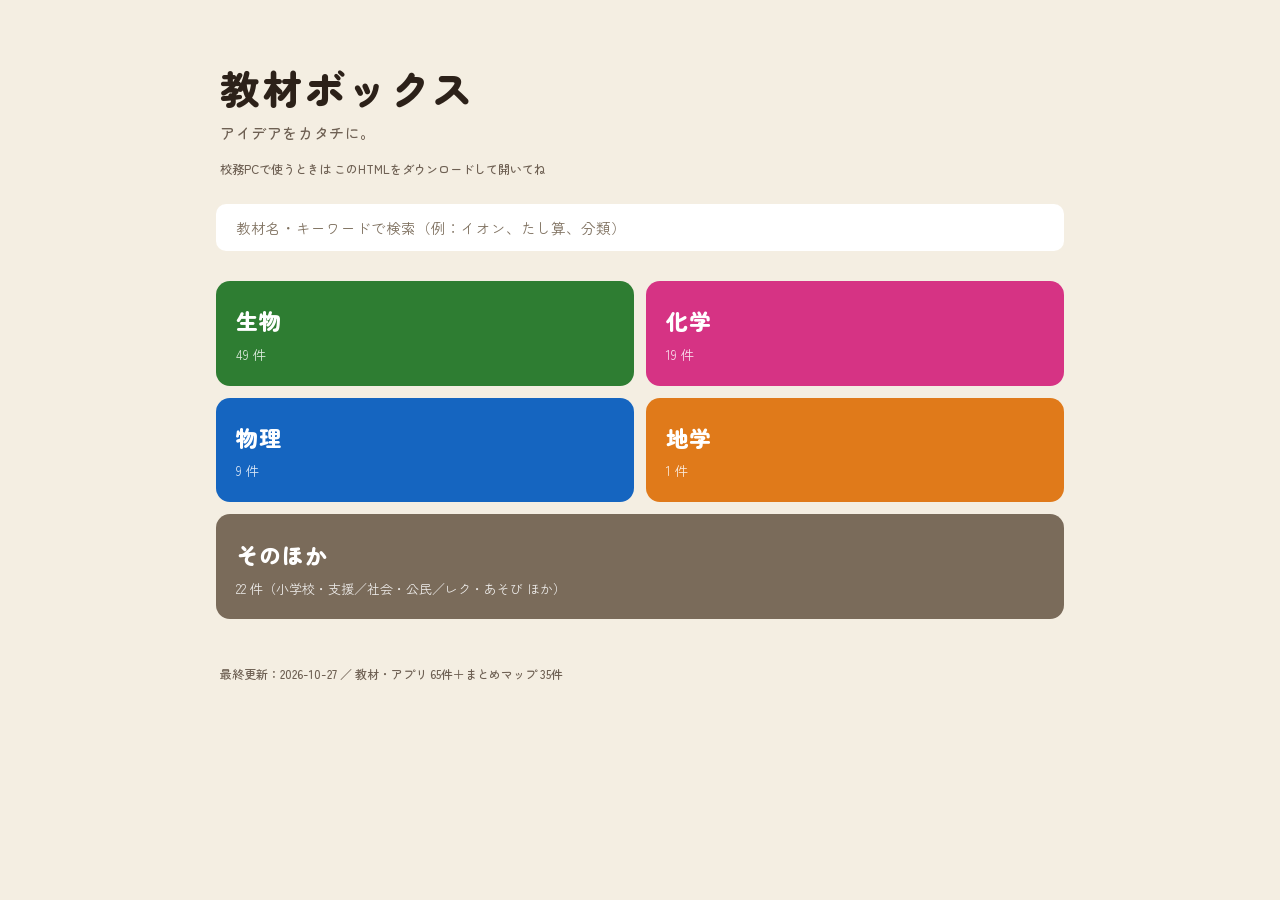
==== index.html @ e5c122a1 "鏡のセカイ　像を見つけて線を引け を追加 Co-Authored-By: Claude Opus 5.5 <noreply@anthropic.com>" ====
<!DOCTYPE html>
<html lang="ja">
<head>
<meta charset="UTF-8">
<meta name="viewport" content="width=device-width, initial-scale=1">
<title>教材ボックス ｜ アイデアをカタチに</title>
<meta name="description" content="授業で使えるインタラクティブ教材・シミュレーション・まとめマップの一覧。中学理科を中心に、小学校・支援学級・社会科まで。">
<meta property="og:title" content="教材ボックス ｜ アイデアをカタチに">
<meta property="og:description" content="授業で使えるインタラクティブ教材・シミュレーション・まとめマップの一覧。中学理科を中心に、小学校・支援学級・社会科まで。">
<meta property="og:type" content="website">
<meta property="og:url" content="https://mararararai-mst.github.io/edu-box/">
<meta property="og:site_name" content="教材ボックス">
<meta name="twitter:card" content="summary">
<link rel="preconnect" href="https://fonts.googleapis.com">
<link rel="preconnect" href="https://fonts.gstatic.com" crossorigin>
<link href="https://fonts.googleapis.com/css2?family=Zen+Maru+Gothic:wght@500;700;900&display=swap" rel="stylesheet">
<style>
* { box-sizing: border-box; margin: 0; padding: 0; }
body {
  font-family: "Zen Maru Gothic", "Hiragino Maru Gothic ProN", "Meiryo", sans-serif;
  font-weight: 500;
  background: #F4EEE2;
  color: #2C2119;
  -webkit-text-size-adjust: 100%;
  text-wrap: pretty;
  word-break: auto-phrase;
}
.wrap { max-width: 880px; margin: 0 auto; padding: 24px 16px 70px; }

/* ── ヘッダー ── */
.hd { padding: 40px 4px 26px; }
.hd h1 { font-size: 40px; font-weight: 900; letter-spacing: .06em; line-height: 1.2; }
.hd .sub { font-size: 15px; color: #6E6053; margin-top: 10px; letter-spacing: .04em; }
.hd .note { font-size: 12px; color: #6E6053; margin-top: 16px; line-height: 1.6; }

/* ── 中に入ったときの見出し ── */
.back {
  border: none; font-family: inherit; cursor: pointer; background: #FFFFFF;
  color: #7A6B5A; font-size: 13px; font-weight: 700;
  padding: 9px 18px; border-radius: 999px; margin: 18px 0 20px;
}
.now { font-size: 26px; font-weight: 900; letter-spacing: .05em; margin-bottom: 20px; line-height: 1.3; }

/* ── 検索 ── */
.sb { margin: 0 0 30px; }
.sb input {
  width: 100%; padding: 13px 20px; font-family: inherit; font-size: 14.5px;
  border: none; border-radius: 10px; background: #FFFFFF; color: #2C2119; outline: none;
}
.sb input::placeholder { color: #7F7160; }
.sb input:focus { box-shadow: 0 0 0 3px rgba(122,107,90,.14); }

/* ── 入り口タイル（2列×2段＋そのほか） ── */
.tiles { display: grid; grid-template-columns: repeat(2, 1fr); gap: 12px; }
.tile {
  border: none; font-family: inherit; text-align: left; cursor: pointer;
  border-radius: 14px; padding: 26px 20px 22px; color: #fff; display: block;
}
.tile .tn { font-size: 22px; font-weight: 900; letter-spacing: .04em; line-height: 1.25; text-wrap: balance; }
.tile .tc { font-size: 13px; opacity: .85; margin-top: 10px; }
.tile.empty { background: #DED5C6; color: #625648; cursor: default; }
.other {
  border: none; font-family: inherit; text-align: left; cursor: pointer;
  border-radius: 14px; padding: 24px 20px 20px; color: #fff; display: block;
  background: #7A6B5A; margin-top: 12px; width: 100%;
}
.other .tn { font-size: 22px; font-weight: 900; letter-spacing: .04em; }
.other .tc { font-size: 13px; opacity: .85; margin-top: 9px; line-height: 1.5; }
@media (max-width: 560px) { .tiles { grid-template-columns: 1fr; } }

/* ── 区分へ跳ぶボタン ── */
.jumps { display: flex; flex-wrap: wrap; gap: 8px; margin: 0 0 30px; }
.jump {
  border: none; font-family: inherit; cursor: pointer;
  font-size: 13.5px; font-weight: 700; padding: 9px 16px; border-radius: 999px;
  background: #FFFFFF; color: #6B5B49; display: flex; align-items: center; gap: 8px;
}
.jump .jq { width: 11px; height: 11px; border-radius: 3px; flex: none; }
.jump .jc { color: #6E6053; font-weight: 500; }

/* ── 区分の見出し ── */
.cat { margin-bottom: 36px; scroll-margin-top: 14px; }
.cat-h { display: flex; align-items: center; gap: 12px; margin-bottom: 15px; }
.cat-h .sq { width: 18px; height: 18px; border-radius: 5px; flex: none; }
.cat-h .nm { font-size: 21px; font-weight: 900; letter-spacing: .05em; text-wrap: balance; }
.cat-h .ct { font-size: 13px; color: #6E6053; }

/* ── まとめマップの章帯 ── */
.band {
  border: none; font-family: inherit; text-align: left; cursor: pointer; width: 100%;
  background: #EDE4D5; color: #6B5B49; border-radius: 10px;
  padding: 11px 16px; margin: 0 0 12px; font-size: 13.5px; font-weight: 700;
  display: flex; align-items: center; gap: 10px;
}
.band .tri { font-size: 11px; width: 1em; flex: none; }
.band .bc { font-weight: 500; color: #6B5B49; font-size: 12.5px; margin-left: auto; text-align: right; }
.band + .grid { margin-bottom: 18px; }

/* ── カード ── */
.grid { display: grid; grid-template-columns: repeat(auto-fill, minmax(258px, 1fr)); gap: 12px; }
.c {
  display: block; text-decoration: none; background: #FFFFFF; color: #2C2119;
  border-radius: 12px; padding: 16px 16px 14px; position: relative; overflow: hidden;
}
.c .bar { position: absolute; left: 0; top: 0; bottom: 0; width: 9px; }
.c .in { padding-left: 9px; }
.c .ti { font-size: 16.5px; font-weight: 900; line-height: 1.4; margin-bottom: 6px; text-wrap: balance; white-space: pre-line; }   /* タイトルの「\n」で改行（サブタイトルつきの教材用） */

.c .de { font-size: 11.5px; color: #7A6B5A; line-height: 1.6; margin-bottom: 10px; }
.c .wd {
  font-size: 11px; color: #6B5B49; background: #F6EFE3;
  padding: 7px 10px; border-radius: 8px; margin-bottom: 10px; line-height: 1.7;
}
.c .me { font-size: 11px; color: #6E6053; text-wrap: balance; }
/* NEWは見出しの横幅を奪わないよう、ページ数の行に置く
   （アイコンを外したことで見出しが最上段に来て、右上だと重なるため） */
.c .nw {
  display: inline-block; background: #C42A4C; color: #fff;
  font-size: 11px; font-weight: 900; padding: 1px 7px; border-radius: 4px;
  letter-spacing: .06em; margin-right: 7px;
}

.no-hit { color: #6E6053; font-size: 14px; padding: 36px 4px 60px; line-height: 1.8; }
footer { margin-top: 44px; font-size: 12px; color: #6E6053; padding: 0 4px; line-height: 1.8; }
</style>
</head>
<body>
<div class="wrap">
  <div id="top"></div>
  <div class="sb"><input id="q" type="search" placeholder="教材名・キーワードで検索（例：イオン、たし算、分類）" autocomplete="off"></div>
  <div id="app"></div>
  <footer id="footer"></footer>
</div>

<script>
/* ════════════════════════════════════════════════
   教材データ（新しい教材はここに1エントリ足すだけ。
   件数・章のマップ数・フッターは自動計算されます）
   badge: 生物/化学/物理/地学/支援/算数/社会/レク/幼児
   added: 追加日（21日以内は NEW バッジが自動でつく）
════════════════════════════════════════════════ */
const ITEMS = [

// ── 中1理科 ──
{cat:"chu1", badge:"生物", icon:"🌱", title:"生物分類ゲーム",
 desc:"秘密のルール当てゲーム＋カード＋クイズ＋まとめマップ",
 meta:"中1理科 P.22-25", href:"https://mararararai-mst.github.io/ikimono-wakeru/", added:"2026-05-09"},

{cat:"chu1", badge:"化学", icon:"🕵️", title:"白い粉末ミステリーラボ",
 desc:"ラベルのとれた4つの白い粉末の正体を、ルーペ・水・加熱の実験で推理。ランク認定つき",
 meta:"中1理科 P.84-89", href:"https://mararararai-mst.github.io/white-powder-lab/", added:"2026-07-06"},

{cat:"chu1", badge:"化学", icon:"🔥", title:"ガスバーナー教習所",
 desc:"学科（粒子で見る炎）→技能検定→路上教習（事件8連発）→卒業検定。合格で免許証を印刷",
 meta:"中1理科 P.86", href:"https://mararararai-mst.github.io/gas-burner-kentei/", added:"2026-07-07"},

{cat:"chu1", badge:"化学", icon:"🥤", title:"水溶液ラボ",
 desc:"予想→実験で「とける」をつかみ、粒子モデルで見る。100マスでパーセントの意味と「なぜ100をかけるのか」まで",
 meta:"中1理科 P.102-107", href:"https://mararararai-mst.github.io/suiyoueki-lab/", added:"2026-09-09"},

{cat:"chu1", badge:"化学", icon:"💎", title:"溶解度ラボ",
 desc:"スプーン1杯ずつ入れて限界を体で知る→温度を動かすとビーカー・グラフ・表・式が同時に動く。冷やすと何g出るかまで",
 meta:"中1理科 P.108-114", href:"https://mararararai-mst.github.io/yokaido-lab/", added:"2026-09-16"},

{cat:"chu1", badge:"物理", icon:"🔍", title:"凸レンズ 像のでき方ラボ",
 desc:"光源とスクリーンを動かすと、3本の作図線とスクリーンの像が同時に動く。実像・虚像の決まりを自分で発見",
 meta:"中1理科 P.152-157", href:"https://mararararai-mst.github.io/totsu-lens-lab/", added:"2026-07-30"},

{cat:"chu1", badge:"物理", icon:"📷", title:"凸レンズとカメラの3Dラボ",
 desc:"光源をつかんで動かすと、光の道すじとスクリーンの像が立体で同時に変わる。カメラのピント合わせのしくみまで",
 meta:"中1理科 P.152-157", href:"https://mararararai-mst.github.io/lens-lab-3d/", added:"2026-09-26"},

{cat:"chu1", badge:"物理", icon:"🪞", title:"鏡のセカイ\n像を見つけて線を引け",
 desc:"プリントの鏡の問題を、同じ向き・同じ方眼で動かせる。見える範囲・光の道すじ・像から、文字の向き（3D）・全身鏡まで",
 meta:"中1理科 P.144-147", href:"https://mararararai-mst.github.io/kagami-mondai-lab/", added:"2026-10-27"},

{cat:"chu1", badge:"化学", icon:"🫧", title:"気体ラボ",
 desc:"薬品の組み合わせで気体をつくり、集め方を選ぶ。6つのテストで正体をあばくモードと気体ずかんつき",
 meta:"中1理科 P.92-101", href:"https://mararararai-mst.github.io/gas-lab/", added:"2026-09-26"},
{cat:"chu1", badge:"化学", icon:"🧪", title:"最初の1本はすてる？",
 desc:"水上置換法で酸素を集めると、最初は装置の中の空気が押し出される。粒の入れかわりを見て、4本を線香で比べる",
 meta:"中1理科 P.93 実験4", href:"https://mararararai-mst.github.io/suijou-chikan-saisho-lab/", added:"2026-10-06"},

// ── 中2理科 ──
{cat:"chu2", badge:"生物", icon:"🔬", title:"顕微鏡教習所",
 desc:"学科（倒立像・倍率のしくみ・3Dで部品と使い方）→技能検定→路上教習→卒業検定。合格で顕微鏡免許証を印刷",
 meta:"中2理科 P.88-89", href:"https://mararararai-mst.github.io/kenbikyo-kyoushujo/", added:"2026-07-30"},

{cat:"chu2", badge:"生物", icon:"🧱", title:"からだのくみたてラボ",
 desc:"細胞→組織→器官→個体。ズームで4段階を行き来し、細胞を集めて組織→器官→個体を自分で組み立てる。同じ種類の細胞でないと組織にならないのが体でわかる。動物（ヒト・小腸）と植物（葉）の2コース＋たしかめ8問",
 meta:"中2理科 P.102-103", href:"https://mararararai-mst.github.io/karada-kumitate-lab/", added:"2026-09-02"},

{cat:"chu2", badge:"化学", icon:"🧪💪", title:"化学反応式トレーニングジム",
 desc:"力だめし→STEP0〜5→確認テスト→ファイナルチャレンジ。係数のつけ方を体験で習得",
 meta:"中2理科 単元1", href:"https://mararararai-mst.github.io/chem-gym/", added:"2026-05-09"},

{cat:"chu2", badge:"化学", icon:"🧪", title:"物質の分類チャレンジ",
 desc:"単体・化合物・混合物をドラッグで分類（説明資料＋5ステップ教材）",
 meta:"中2理科 P.33", href:"https://mararararai-mst.github.io/bunrui-challenge/", added:"2026-05-09"},

{cat:"chu2", badge:"化学", icon:"⚖️", title:"質量保存の法則ラボ",
 desc:"燃やす・まぜる・気体発生の4実験を「粒子の見える化」スイッチで。予想→確認、練習問題つき",
 meta:"中2理科 P.169", href:"https://mararararai-mst.github.io/mass-conservation/", added:"2026-06-11"},

{cat:"chu2", badge:"物理", icon:"🧲", title:"磁界ビューア3D",
 desc:"棒磁石・まっすぐな導線・コイルの磁界を3Dで回りこんで見る。磁力線・鉄粉・磁針が同時に動き、右手ガイドつき",
 meta:"中2理科 P.268-271", href:"https://mararararai-mst.github.io/jikai-viewer-3d/", added:"2026-08-31"},

{cat:"chu2", badge:"物理", icon:"⚙️", title:"モーターの原理ラボ3D",
 desc:"電流と磁界の向きを入れかえて力の向きを確かめる。整流子を外すと回り続けないことまで体験できる",
 meta:"中2理科 P.272-275", href:"https://mararararai-mst.github.io/motor-lab-3d/", added:"2026-08-31"},

{cat:"chu2", badge:"物理", icon:"🔌", title:"電磁誘導ラボ3D",
 desc:"磁石をコイルの中まで出し入れすると検流計の針がふれ、止めると0にもどる。巻数・強さ・速さ・極を変えて条件さがし",
 meta:"中2理科 P.276-279", href:"https://mararararai-mst.github.io/denjiyudo-3d/", added:"2026-08-31"},

{cat:"chu2", badge:"生物", icon:"🌱", title:"対照実験ラボ①（葉と光合成）",
 desc:"「変える条件は1つだけ、あとはそろえる」を体で覚える。条件を自分で決めて、ふ入りの葉とオオカナダモで確かめる",
 meta:"中2理科 P.106-109", href:"https://mararararai-mst.github.io/taishou-jikken-lab/", added:"2026-09-26"},

{cat:"chu2", badge:"生物", icon:"🧪", title:"対照実験ラボ②（光合成と二酸化炭素）",
 desc:"BTB溶液とオオカナダモの試験管A〜D。2本ずつ比べて、光合成に二酸化炭素が使われることを確かめる",
 meta:"中2理科 P.110-113", href:"https://mararararai-mst.github.io/btb-kougousei-lab/", added:"2026-09-26"},

{cat:"chu2", badge:"生物", icon:"🌿", title:"対照実験ラボ③（植物と呼吸）",
 desc:"ポリエチレンのふくろ3つと石灰水で、植物が呼吸で二酸化炭素を出すことを確かめる。呼吸と光合成のバランス図つき",
 meta:"中2理科 P.114-115", href:"https://mararararai-mst.github.io/kokyu-sekkaisui-lab/", added:"2026-09-26"},

{cat:"chu2", badge:"生物", icon:"💧", title:"対照実験ラボ④（蒸散とワセリン）",
 desc:"ワセリンの塗り分けで、葉のどこから蒸散しているかを確かめる。引き算で表・裏・茎の量を求める計算モードつき",
 meta:"中2理科 P.116-119", href:"https://mararararai-mst.github.io/jousan-wasserin-lab/", added:"2026-09-26"},

{cat:"chu2", badge:"生物", icon:"🍃", title:"蒸散ラボ",
 desc:"葉の表・裏・茎にワセリンを塗り分けて水の減り方を測り、引き算で蒸散量を求める",
 meta:"中2理科 P.116-125", href:"https://mararararai-mst.github.io/josan-lab/", added:"2026-09-26"},

{cat:"chu2", badge:"生物", icon:"🌻", title:"植物まるごとマップ",
 desc:"光→蒸散→吸水→道管→光合成→師管→呼吸を、1本の植物の上で1つずつ動かす。昼と夜の切りかえつき",
 meta:"中2理科 P.106-125", href:"https://mararararai-mst.github.io/shokubutsu-marugoto-map/", added:"2026-09-26"},

{cat:"chu2", badge:"生物", icon:"⚔️", title:"消化クエスト",
 desc:"口からこう門までを旅するドット絵RPG（全7章）。かむ・ふる・ドラッグで消化と吸収のしくみをつかむ",
 meta:"中2理科 P.128-135", href:"https://mararararai-mst.github.io/shouka-quest/", added:"2026-09-26"},

{cat:"chu2", badge:"生物", icon:"🫀", title:"ドクドク心臓ポンプずかん（血液循環）",
 desc:"全身をめぐる血液→3Dの心臓→心臓の断面→循環の図→肺動脈のなぞ→弁のしくみ。赤血球と酸素の動きで肺循環と体循環を追う",
 meta:"中2理科 P.136-141", href:"https://mararararai-mst.github.io/shinzo-lab/", added:"2026-09-26"},

{cat:"chu2", badge:"生物", icon:"🧍", title:"人体たんけん3D",
 desc:"本物の3D人体データを回して、臓器をタップ。位置と働きを教科書の言葉で確かめる。「どこにある？」クイズつき",
 meta:"中2理科 P.128-143", href:"https://mararararai-mst.github.io/jintai-3d/", added:"2026-09-26"},

{cat:"chu2", badge:"生物", icon:"🦴", title:"人体アトラス3D",
 desc:"全身の骨・筋肉・内臓・血管・神経を16の系統に分けた3D人体図。重ねたり分解したりして、部位をタップすると名前がわかる",
 meta:"中2理科 P.128-143", href:"https://mararararai-mst.github.io/jintai-atlas/", added:"2026-09-26"},

{cat:"chu2", badge:"物理", icon:"📦", title:"圧力ラボ",
 desc:"同じ力でも面積で沈み方が変わる。3つの段ボールで予想→実験→表とグラフ→計算まで",
 meta:"中2理科 P.172-177", href:"https://mararararai-mst.github.io/atsuryoku-lab/", added:"2026-09-26"},

// ── 中3理科 ──
{cat:"chu3", badge:"化学", icon:"⚗️", title:"イオンラボ 中3版",
 desc:"イオン式・反応式の確認",
 meta:"中3理科", href:"https://mararararai-mst.github.io/ion-chu3/", added:"2026-05-09"},

{cat:"chu3", badge:"化学", icon:"⚛️🏠", title:"電子のおうち",
 desc:"電子配置でイオンの成り立ちを理解。1価/2価がなぜそうなるか・陽イオンと陰イオンの違いを操作で発見",
 meta:"中3理科 発展", href:"https://mararararai-mst.github.io/denshi-no-ouchi/", added:"2026-05-10"},

{cat:"chu3", badge:"化学", icon:"🧪🌈", title:"水溶液同定ラボ",
 desc:"BTB・電流・フェノール・Mg・匂いの5観察で7つの水溶液を完全に見分ける(実験モード＋同定パズル)",
 meta:"中3理科 単元1-2", href:"https://mararararai-mst.github.io/aqueous-identification/", added:"2026-05-10"},

{cat:"chu3", badge:"化学", icon:"⚖️", title:"金属のイオンへのなりやすさ（実験7）",
 desc:"3×3マイクロプレートでMg・Zn・Cuと3つの硫酸塩水溶液の組み合わせを観察。常時イオン表示／ステップ実行で9パターンを順送り／結果まとめ表でMg＞Zn＞Cuを導出",
 meta:"中3理科 単元1-3 p.52-55 実験7", href:"https://mararararai-mst.github.io/ionka-keikou/", added:"2026-05-17"},

{cat:"chu3", badge:"化学", icon:"⚡", title:"うすい塩酸の電池モデル（図4）",
 desc:"亜鉛板＋銅板＋うすい塩酸の電池。水素発生と電圧不安定（分極）を可視化し、ダニエル電池への必然性を理解する導入教材。自動再生／7段階ステップ実行／銅板を磨くボタン",
 meta:"中3理科 単元1-3 p.51 図4", href:"https://mararararai-mst.github.io/acid-cell/", added:"2026-05-15"},

{cat:"chu3", badge:"化学", icon:"🔋", title:"ダニエル電池シミュレーション",
 desc:"電子の流れ・イオンの動き・水溶液の色変化を可視化。一次電池なので消耗したら「電池を新しくする」。自動再生／7段階ステップ実行",
 meta:"中3理科 単元1-3", href:"https://mararararai-mst.github.io/daniel-cell/", added:"2026-05-15"},

{cat:"chu3", badge:"化学", icon:"⚗️💧", title:"中和シミュレーション",
 desc:"HCl⇔NaOH の2モード。1滴で陽イオン+陰イオンが入り、H⁺とOH⁻が出会うと水になる瞬間を可視化。BTB色＋4種イオンの棒グラフ＋滴下ごとの折れ線グラフ＋加え過ぎでアルカリ性まで体験",
 meta:"中3理科 酸・アルカリと中和", href:"https://mararararai-mst.github.io/neutralization-simulator/", added:"2026-05-17"},

{cat:"chu3", badge:"化学", icon:"⚗️🧱", title:"中和反応式ビルダー",
 desc:"3酸×3アルカリ＝9パターンの中和反応式を体験で組み立てる。STAGE 0デモ／1ドラッグ／2係数±／3空欄埋め／4ファイナルの階段構造。BaSO₄白沈殿アニメ付き",
 meta:"中3理科 酸・アルカリと中和 反応式", href:"https://mararararai-mst.github.io/neutralization-builder/", added:"2026-05-18"},

{cat:"chu3", badge:"物理", icon:"📼", title:"記録タイマー ラボ",
 desc:"タイマーは動かず、台車に引かれるテープが動くから点がずれる。1区間＝1/60秒を確かめ、6区間ぶんでちょうど0.1秒になる理由を図で見る。水平・斜面を下る・上るの3パターンでテープを区切り、切って並べて速さのグラフに。ものさしで長さを読む練習6問つき",
 meta:"中3理科 単元3-1 p.130-141", href:"https://mararararai-mst.github.io/kiroku-timer-lab/", added:"2026-09-09"},

{cat:"chu3", badge:"物理", icon:"📈", title:"運動のグラフ",
 desc:"等速と だんだん速くなる運動のグラフがごっちゃになるのを直す。直線はどちらにも出てくる、ちがうのは「たての軸」。1台で値を変えて動かす→同じ32mを4秒で進む2台をくらべる→グラフだけ見て当てる→斜面の傾きを変えて線を重ねる",
 meta:"中3理科 単元3-1 p.134-143", href:"https://mararararai-mst.github.io/undou-graph-lab/", added:"2026-09-09"},

{cat:"chu3", badge:"生物", icon:"🫛", title:"メンデル体験実習",
 desc:"エンドウのかけ合わせを回して子・孫の形質の比を集計。分離の法則を実験で確かめる",
 meta:"中3理科 P.94-101", href:"https://mararararai-mst.github.io/mendel-lab/", added:"2026-09-26"},

{cat:"chu3", badge:"生物", icon:"🦴", title:"骨かさねラボ",
 desc:"コウモリ・クジラ・ヒトの前あしの骨を色分けして重ね、相同器官から進化のつながりを推理する",
 meta:"中3理科 P.108-117", href:"https://mararararai-mst.github.io/hone-kasane-lab/", added:"2026-09-26"},

{cat:"chu3", badge:"生物", icon:"🐸", title:"じょうりく大作戦ラボ",
 desc:"動かせるのは環境だけ。世代を進めて、水中から陸上へ集団が変わっていくようすを確かめる",
 meta:"中3理科 P.108-117", href:"https://mararararai-mst.github.io/jouriku-lab/", added:"2026-09-26"},

{cat:"chu3", badge:"地学", icon:"🌙", title:"月の満ち欠けシミュ3D",
 desc:"宇宙から見た図と地球から見た図が同時に動く。月の位置と見える形の対応をつかむ",
 meta:"中3理科 P.220-223", href:"https://mararararai-mst.github.io/tsuki-michikake/", added:"2026-09-26"},

// ── 小学校・支援 ──
{cat:"elem", badge:"支援", icon:"✏️", title:"ただしいひらがな",
 desc:"えとことばの あなうめで、正しい字を えらぶ（支援学級向け）",
 meta:"小1・ひらがな", href:"https://mararararai-mst.github.io/edu-box/tadashii-hiragana/", added:"2026-05-31"},

{cat:"elem", badge:"支援", icon:"🔢", title:"いくつといくつ",
 desc:"数の分解アプリ（支援学級向け）",
 meta:"小1", href:"https://mararararai-mst.github.io/kazu-no-bunkai/", added:"2026-05-09"},

{cat:"elem", badge:"算数", icon:"🥇", title:"なんばんめ マスター",
 desc:"順序数を6ステージで。前から○番目・上下・左右、そして教室の席（二次元）まで。集合数（3人）と順序数（3人目）の違いを○つけで体感。れんしゅう＆テスト（単元まるごとテストつき）・正解はピンポン音・タップで読み上げ",
 meta:"小1 なんばんめ 教科書p.34-37", href:"https://mararararai-mst.github.io/nanbanme/", added:"2026-05-31"},

{cat:"elem", badge:"算数", icon:"➕", title:"あわせて いくつ ふえると いくつ",
 desc:"ブロックや金魚を動かして「あわせる・ふえる」を操作→式に。絵⇄式の「しきさがし」、4択の「けいさんカード」（連続正解で称号👑）まで。たし算のはじめの一歩",
 meta:"小1 たし算 教科書p.2-12", href:"https://mararararai-mst.github.io/tashizan-app/", added:"2026-06-18"},

{cat:"elem", badge:"算数", icon:"➖", title:"のこりは いくつ",
 desc:"クッキーや金魚を「とる」と消えて、のこりを数える操作→式に。絵⇄式の「しきさがし」、4択の「けいさんカード」（連続正解で称号👑）まで。ひき算のはじめの一歩（くり下がりなし）",
 meta:"小1 ひき算（のこりは いくつ）", href:"https://mararararai-mst.github.io/hikizan-app/", added:"2026-07-04"},

{cat:"elem", badge:"国語", icon:"🖊️", title:"漢字マスターシートメーカー",
 desc:"漢字をクリックで10字えらぶと、けテぶれ式の漢字テスト用紙（テスト→分せき→練習）がA4横でできあがる。小1〜小6と漢検4級〜2級、常用漢字2136字ぜんぶから選べて、おまかせ10字・まだ出してない字から10字も。答えはその学年までに習う漢字だけ",
 meta:"小1〜小6・漢検4級〜2級（先生用）", href:"https://mararararai-mst.github.io/kanji-master-sheet/", added:"2026-09-12"},

{cat:"elem", badge:"算数", icon:"🆚", title:"どっちが いくつ おおい？",
 desc:"🐰と🥕のように2つを左そろえで並べ、1対1対応の線ではみ出た分＝「ちがい」を見つける求差アプリ。式「おおい−すくない＝ちがい」に。連続正解で称号👑つき",
 meta:"小1 ひき算（ちがいは いくつ・求差）", href:"https://mararararai-mst.github.io/docchi-ooi-app/", added:"2026-07-04"},

{cat:"elem", badge:"算数", icon:"➗", title:"わり算って なに？",
 desc:"クッキーを1こずつ配ると「同じ数ずつ」、3こずつ取ると「何人分」。同じ 12÷3＝4 なのに答えが「こ」と「人」で変わることを図でくらべ、かけ算の逆・あまりまで。式を自分で立てる「じぶんでわかる」モードつき",
 meta:"小3 わり算のいみ（等分除・包含除・あまり）", href:"https://mararararai-mst.github.io/warizan-app/", added:"2026-09-20"},

// ── 社会・公民 ──
{cat:"social", badge:"社会", icon:"📈", title:"10日間マーケット",
 desc:"株のしくみを学ぶシミュレーションゲーム",
 meta:"経済・社会", href:"https://mararararai-mst.github.io/stock-game/", added:"2026-05-09"},

{cat:"social", badge:"社会", icon:"🗳️", title:"政党政治シミュレーター",
 desc:"A〜D党の議席を変えて選挙→与党・野党に分かれて内閣ができる。連立・政権交代を動かして体感する公民の体験アプリ",
 meta:"中3公民 政党 p.88-89", href:"https://mararararai-mst.github.io/seitou-seiji-sim/", added:"2026-06-24"},

{cat:"social", badge:"社会", icon:"🏛️", title:"政党政治のしくみ 組み立てパズル",
 desc:"国民→選挙→政党→与党/野党→内閣 のしくみを、ピースをドラッグして完成させる公民の体験アプリ",
 meta:"中3公民 政党 p.88-89", href:"https://mararararai-mst.github.io/seitou-seiji-puzzle/", added:"2026-06-24"},

// ── レク・あそび ──
{cat:"rec", badge:"レク", icon:"🕳️", title:"ブラックホール",
 desc:"紙とペンだけの2人対戦（海外でバズった思考ゲーム）。三角21マスに交互に1〜10を書き、最後に残った1マス＝ブラックホールのとなりを色ごとに合計、小さい方が勝ち。1手ずつ再生＆その場で対戦できるインタラクティブ説明＋印刷用の対戦シートPDFつき",
 meta:"全学年・学級レク／思考力（紙とペン）", href:"https://mararararai-mst.github.io/blackhole-game/", added:"2026-07-13"},

{cat:"rec", badge:"レク", icon:"🟥🟦", title:"ドット＆ボックス",
 desc:"点をつないで陣取りする定番の2人対戦。四角の4辺をそろえたら自分のマス＆続けてもう1本ひける。3×3〜5×5を切り替えられるインタラクティブ説明＋その場対戦、印刷用の対戦シートPDFつき",
 meta:"全学年・学級レク／思考力（紙とペン）", href:"https://mararararai-mst.github.io/dots-and-boxes/", added:"2026-07-13"},

{cat:"rec", badge:"幼児", icon:"🫧", title:"シャボン玉ぷちぷち",
 desc:"タップでシャボン玉を割る指あそび。たまに動物の絵柄が入った玉も登場",
 meta:"1歳〜", href:"https://mararararai-mst.github.io/bubble-pop/", added:"2026-05-23"},

// ── 授業デザイン系 ──
// ── 心・ふりかえり ──
{cat:"kokoro", icon:"📍", title:"心マトリクス ふりかえり",
 desc:"葛原祥太「心マトリクス」の図に、いまの心と、つぎに行きたい場所のピンを刺してふりかえる。ふたりで刺してズレを見る／「きらきらってどんなとき？」を自分のことばで埋める、の3モード。できごと・つぎの一歩のメモ、画像でほぞん、ふりがな切替つき。ひらがな⇄漢字の切替で、中学生はニコニコ…のカタカナ表記に",
 meta:"全学年・学級経営／自己調整", href:"https://mararararai-mst.github.io/kokoro-matrix/", added:"2026-08-12"},

{cat:"kokoro", icon:"🏠", title:"心マトリクス シート（おうち版）",
 desc:"印刷して親子で書きこむA4シート。きょうのできごとを書き、まん中の「Q」におうちの人が問いを書く。子どもは いま● つぎ★ を自分でかいて矢印でつなぐ。まずやること欄・問いの例・アプリのQRつき。白黒は ?bw=1",
 meta:"小学生〜・家庭／ふりかえり（印刷用）", href:"https://mararararai-mst.github.io/kokoro-matrix/sheet.html", added:"2026-10-16"},

{cat:"kokoro", icon:"📝", title:"道徳シート（心マトリクス）",
 desc:"道徳の授業で、図の中にたくさん書きこむためのA4シート。名前・題名欄と、まん中に「Q」の枠。名前はカタカナ（ニコニコ…）、縦軸は動く／動かない。白黒は &bw=1",
 meta:"中学生・道徳（印刷用）", href:"https://mararararai-mst.github.io/kokoro-matrix/sheet.html?v=doutoku", added:"2026-10-16"},

{cat:"design", icon:"🗺️", title:"小学校算数 アプリ系統表",
 desc:"特別支援教材開発研究所（TKK）の無料アプリ115本を、学習指導要領の系統（領域×学年）にならべたリンク集。単元を押すとアプリが開き、つまずいた子には「戻る先」が出る（わり算→かけ算の九九→たし算ひき算の筆算）。スマホは学年を選んで縦に見る／A3横で印刷もできる",
 meta:"小1〜小6 算数（先生用・外部サイトへのリンク集）", href:"https://mararararai-mst.github.io/sansu-keito-tkk/", added:"2026-09-22"},

{cat:"design", icon:"📖", title:"読めないを読めるにする",
 desc:"読解＝解読×言語理解。読めるまでの4段階（文字を使わない→一部を手がかりに推測→全部の文字を音に変える→まとまりで読む）を図で見て、いまどこで詰まっているかを1文字・知らない単語・初見の文の3テストで2分で判定。判定表から明日やることが決まり、1日4分の最小構成まで",
 meta:"小1 国語・読み（先生用・どの学級でも使えます）", href:"https://mararararai-mst.github.io/edu-box/yomi-tebiki/", added:"2026-09-26"},

{cat:"design", icon:"📝", title:"国語の授業デザイン",
 desc:"全体フローの可視化",
 meta:"国語", href:"https://mararararai-mst.github.io/kokugo-design/", added:"2026-05-09"},

// ── まとめマップ（chapter: plant / animal / chem2） ──
{cat:"maps", chapter:"plant", badge:"生物", icon:"🌸", title:"花のつくり",
 words:"花弁 ／ がく ／ おしべ ／ めしべ ／ 離弁花 ／ 合弁花 ／ 子房 ／ 胚珠 ／ 柱頭 ／ やく ／ 花粉",
 meta:"中1理科 P.31", href:"https://mararararai-mst.github.io/matome-maps/chu1-p31-hana-no-tsukuri.html", added:"2026-05-09"},

{cat:"maps", chapter:"plant", badge:"生物", icon:"🌲", title:"果実をつくらない花",
 words:"マツ ／ 雌花 ／ 雄花 ／ りん片 ／ 子房 ／ 胚珠 ／ 花粉のう ／ 受粉 ／ 種子 ／ 裸子植物 ／ 被子植物 ／ 種子植物",
 meta:"中1理科 P.34-35", href:"https://mararararai-mst.github.io/matome-maps/chu1-p34-35-kajitsu-tsukuranai-hana.html", added:"2026-05-09"},

{cat:"maps", chapter:"plant", badge:"生物", icon:"🌿", title:"葉や根のつくり",
 words:"葉脈 ／ 主脈 ／ 側脈 ／ 根 ／ 観察 ／ 分類",
 meta:"中1理科 P.36-37", href:"https://mararararai-mst.github.io/matome-maps/chu1-p36-37-ha-ne-de-bunrui.html", added:"2026-05-09"},

{cat:"maps", chapter:"plant", badge:"生物", icon:"🌱", title:"被子植物の分類（双子葉類・単子葉類）",
 words:"被子植物 ／ 双子葉類 ／ 単子葉類 ／ 子葉 ／ 網状脈 ／ 平行脈 ／ 主根 ／ 側根 ／ ひげ根",
 meta:"中1理科 P.38-39", href:"https://mararararai-mst.github.io/matome-maps/chu1-p38-39-hishi-shokubutsu-bunrui.html", added:"2026-05-09"},

{cat:"maps", chapter:"plant", badge:"生物", icon:"🌿", title:"シダ植物",
 words:"シダ植物 ／ 葉 ／ 茎 ／ 根 ／ 種子 ／ 胞子 ／ 胞子のう",
 meta:"中1理科 P.40", href:"https://mararararai-mst.github.io/matome-maps/chu1-p40-shida-shokubutsu.html", added:"2026-05-09"},

{cat:"maps", chapter:"plant", badge:"生物", icon:"🍀", title:"コケ植物",
 words:"コケ植物 ／ 葉 ／ 茎 ／ 根 ／ 仮根 ／ 胞子 ／ 胞子のう ／ 雄株 ／ 雌株",
 meta:"中1理科 P.41", href:"https://mararararai-mst.github.io/matome-maps/chu1-p41-koke-shokubutsu.html", added:"2026-05-09"},

{cat:"maps", chapter:"plant", badge:"生物", icon:"🌳", title:"植物の分類まとめ（全体ツリー）",
 words:"植物 ／ 種子植物 ／ 被子植物 ／ 裸子植物 ／ 双子葉類 ／ 単子葉類 ／ 種子をつくらない植物 ／ シダ植物 ／ コケ植物",
 meta:"中1理科 P.43-44 ＝ 単元まとめ", href:"https://mararararai-mst.github.io/matome-maps/chu1-p43-44-shokubutsu-zentai-bunrui.html", added:"2026-05-09"},

{cat:"maps", chapter:"animal", badge:"生物", icon:"🐟", title:"身近な動物の分類",
 words:"脊椎動物 ／ 無脊椎動物 ／ 背骨の有無 ／ 種類数の違い",
 meta:"中1理科 P.46〜50", href:"https://mararararai-mst.github.io/matome-maps/chu1-p46-50-mijika-doubutsu.html", added:"2026-06-01"},

{cat:"maps", chapter:"animal", badge:"生物", icon:"🦎", title:"からだのつくり",
 words:"生活場所（水中⇄陸上）／ うろこ ／ 羽毛 ／ 毛 ／ あし ／ 乾燥に強い体表",
 meta:"中1理科 P.52", href:"https://mararararai-mst.github.io/matome-maps/chu1-p52-karada-no-tsukuri.html", added:"2026-06-01"},

{cat:"maps", chapter:"animal", badge:"生物", icon:"🐸", title:"呼吸のしかた",
 words:"えら ／ 肺 ／ 皮膚呼吸 ／ 両生類（幼生→成体で変化）",
 meta:"中1理科 P.52", href:"https://mararararai-mst.github.io/matome-maps/chu1-p52-kokyuu-no-shikata.html", added:"2026-06-01"},

{cat:"maps", chapter:"animal", badge:"生物", icon:"🥚", title:"子のうまれ方",
 words:"卵生（殻なし・弾力・かたい殻）／ 胎生 ／ 水中の卵 ／ 陸上の卵",
 meta:"中1理科 P.52", href:"https://mararararai-mst.github.io/matome-maps/chu1-p52-ko-no-umarekata.html", added:"2026-06-01"},

{cat:"maps", chapter:"animal", badge:"生物", icon:"🐠", title:"脊椎動物の分類（5グループ比較表）",
 words:"魚類 ／ 両生類 ／ ハチュウ類 ／ 鳥類 ／ 哺乳類 ／ 体表・呼吸・うまれ方で比較",
 meta:"中1理科 P.52〜53 ＝ 単元まとめ", href:"https://mararararai-mst.github.io/matome-maps/chu1-p52-53-sekitsui-doubutsu.html", added:"2026-06-01"},

{cat:"maps", chapter:"animal", badge:"生物", icon:"🦀", title:"節足動物",
 words:"外骨格 ／ 節 ／ 関節 ／ 甲殻類 ／ 昆虫類 ／ クモ・サソリ ／ ムカデ",
 meta:"中1理科 P.55", href:"https://mararararai-mst.github.io/matome-maps/chu1-p55-sessoku-doubutsu.html", added:"2026-06-01"},

{cat:"maps", chapter:"animal", badge:"生物", icon:"🦑", title:"軟体動物",
 words:"外とう膜 ／ イカ・タコ（殻なし）／ アサリ・サザエ（殻あり）／ 各部位の名前",
 meta:"中1理科 P.55", href:"https://mararararai-mst.github.io/matome-maps/chu1-p55-nantai-doubutsu.html", added:"2026-06-01"},

{cat:"maps", chapter:"animal", badge:"生物", icon:"🌊", title:"その他の無脊椎動物",
 words:"ウニ・ヒトデ ／ クラゲ・イソギンチャク ／ ミミズ ／ 放射状・針・円柱状の節",
 meta:"中1理科 P.56〜57", href:"https://mararararai-mst.github.io/matome-maps/chu1-p56-57-sonota-musekitsui.html", added:"2026-06-01"},

{cat:"maps", chapter:"animal", badge:"生物", icon:"🌳", title:"動物の分類まとめ（全体ツリー・主要語句）",
 words:"動物 ／ 脊椎動物 ／ 無脊椎動物 ／ 魚類〜哺乳類 ／ 節足動物（甲殻類・昆虫類・クモ/サソリ・ムカデ）／ 軟体動物 ／ その他の無脊椎動物",
 meta:"中1理科 P.46-57 ＝ まず全体像（入口）", href:"https://mararararai-mst.github.io/matome-maps/chu1-doubutsu-zentai-bunrui.html", added:"2026-06-04"},

{cat:"maps", chapter:"animal", badge:"生物", icon:"🗺️", title:"動物の分類まとめ（完成版・全語句）",
 words:"全体ツリー＋各グループの特徴（体表・呼吸・うまれ方・外骨格・節・関節 など）＋代表動物（コイ・カエル・カニ・イカ…）／全40語",
 meta:"中1理科 P.46-57 ＝ 見本（答え）", href:"https://mararararai-mst.github.io/matome-maps/chu1-doubutsu-zentai-full.html", added:"2026-06-10"},

{cat:"maps", chapter:"chem2", badge:"化学", icon:"🧪", title:"単体と化合物・物質の分類",
 words:"原子 ／ 分子 ／ 元素 ／ 元素記号 ／ 化学式 ／ 物質 ／ 純粋な物質 ／ 混合物 ／ 単体 ／ 化合物",
 meta:"中2理科 P.32-33（見開き）", href:"https://mararararai-mst.github.io/matome-maps/chu2-p32-33-tantai-kagobutsu.html", added:"2026-05-09"},

{cat:"maps", chapter:"chem2", badge:"化学", icon:"🛡️", title:"酸化を防ぐくふう",
 words:"酸化 ／ さび ／ 酸素 ／ 塗装 ／ めっき ／ トタン ／ ブリキ ／ 脱酸素剤 ／ 酸化防止剤 ／ 酸素にふれさせない",
 meta:"中2理科 化学1章（発展）", href:"https://mararararai-mst.github.io/matome-maps/chu2-p55-sanka-wo-fusegu.html", added:"2026-06-12"},

{cat:"maps", chapter:"bio2cell", badge:"生物", icon:"🌿", title:"植物の細胞",
 words:"細胞 ／ 孔辺細胞 ／ 葉緑体 ／ 液胞 ／ 核 ／ 基本的なつくり ／ 細胞壁 ／ 細胞膜",
 meta:"中2理科 P.94-95", href:"https://mararararai-mst.github.io/matome-maps/chu2-p92-95-shokubutsu-no-saibou.html", added:"2026-09-02"},

{cat:"maps", chapter:"bio2cell", badge:"生物", icon:"🐾", title:"動物の細胞",
 words:"核 ／ 細胞膜 ／ 細胞質 ／ 細胞壁 ／ 葉緑体 ／ 液胞 ／ 動物の細胞 ／ 植物の細胞 ／ 共通点 ／ 相違点",
 meta:"中2理科 P.98-99", href:"https://mararararai-mst.github.io/matome-maps/chu2-p96-99-doubutsu-no-saibou.html", added:"2026-09-02"},

{cat:"maps", chapter:"bio2cell", badge:"生物", icon:"🔎", title:"単細胞生物と多細胞生物",
 words:"プランクトン ／ 単細胞生物 ／ 多細胞生物",
 meta:"中2理科 P.101", href:"https://mararararai-mst.github.io/matome-maps/chu2-p101-tansaibou-tasaibou.html", added:"2026-09-02"},

{cat:"maps", chapter:"bio2cell", badge:"生物", icon:"🦠", title:"単細胞生物の細胞",
 words:"単細胞生物 ／ 細胞膜 ／ 核 ／ 生命活動",
 meta:"中2理科 P.102", href:"https://mararararai-mst.github.io/matome-maps/chu2-p102-tansaibou-no-saibou.html", added:"2026-09-02"},

{cat:"maps", chapter:"bio2cell", badge:"生物", icon:"🧩", title:"多細胞生物の細胞",
 words:"細胞 ／ 組織 ／ 器官 ／ 個体",
 meta:"中2理科 P.102", href:"https://mararararai-mst.github.io/matome-maps/chu2-p102-tasaibou-no-saibou.html", added:"2026-09-02"},

{cat:"maps", chapter:"bio2cell", badge:"生物", icon:"⚖️", title:"単細胞生物と多細胞生物の比較",
 words:"単細胞生物 ／ 多細胞生物 ／ 役割分担 ／ 生命活動",
 meta:"中2理科 P.103", href:"https://mararararai-mst.github.io/matome-maps/chu2-p103-hikaku.html", added:"2026-09-02"},

{cat:"maps", chapter:"bio2cell", badge:"生物", icon:"⚡", title:"細胞が活動するためのエネルギー",
 words:"細胞の呼吸 ／ 酸素 ／ 養分 ／ エネルギー",
 meta:"中2理科 P.103", href:"https://mararararai-mst.github.io/matome-maps/chu2-p103-energy.html", added:"2026-09-02"},

{cat:"maps", chapter:"bio2cell", badge:"生物", icon:"🗺️", title:"生物のからだと細胞（まとめ）",
 words:"プランクトン ／ 単細胞生物 ／ 多細胞生物 ／ 細胞膜 ／ 核 ／ 生命活動 ／ 細胞 ／ 組織 ／ 器官 ／ 個体 ／ 役割分担 ／ 細胞の呼吸 ／ 酸素 ／ 養分 ／ エネルギー",
 meta:"中2理科 P.100-103 ＝ まとめ", href:"https://mararararai-mst.github.io/matome-maps/chu2-p100-103-karada-to-saibou.html", added:"2026-09-02"},

{cat:"maps", chapter:"bio2cell", badge:"生物", icon:"🌳", title:"生物と細胞（1章ぜんぶ・全体ツリー）",
 words:"細胞 ／ 核 ／ 細胞膜 ／ 細胞質 ／ 細胞壁 ／ 葉緑体 ／ 液胞 ／ 単細胞生物 ／ 多細胞生物 ／ 組織 ／ 器官 ／ 個体 ／ 細胞の呼吸",
 meta:"中2理科 P.94-103 ＝ 章ぜんぶ", href:"https://mararararai-mst.github.io/matome-maps/chu2-1shou-seibutsu-to-saibou-zentai.html", added:"2026-09-02"},

{cat:"maps", chapter:"bio2dig", badge:"生物", icon:"💧", title:"だ液の中の消化酵素",
 words:"だ液 ／ 消化液 ／ 消化酵素 ／ アミラーゼ ／ デンプン ／ 麦芽糖など ／ ブドウ糖",
 meta:"中2理科 P.132", href:"https://mararararai-mst.github.io/matome-maps/chu2-p132-daeki-no-shouka-kouso.html", added:"2026-10-05"},

{cat:"maps", chapter:"bio2dig", badge:"生物", icon:"🫙", title:"消化管と消化酵素",
 words:"消化管 ／ 口 ／ 食道 ／ 胃 ／ 小腸 ／ 大腸 ／ 肛門 ／ だ液せん ／ 肝臓 ／ 胆のう ／ すい臓 ／ 胃液 ／ 胆汁 ／ すい液 ／ アミラーゼ ／ ペプシン ／ トリプシン ／ リパーゼ ／ ブドウ糖 ／ アミノ酸 ／ 脂肪酸 ／ モノグリセリド",
 meta:"中2理科 P.133", href:"https://mararararai-mst.github.io/matome-maps/chu2-p133-shoukakan-to-shouka-kouso.html", added:"2026-10-05"},

{cat:"maps", chapter:"bio2dig", badge:"生物", icon:"🩸", title:"吸収とそのゆくえ",
 words:"小腸 ／ ひだ ／ 柔毛 ／ ブドウ糖・アミノ酸 ／ 毛細血管 ／ 肝臓 ／ 脂肪酸・モノグリセリド ／ リンパ管 ／ 血管（静脈）／ 全身の細胞 ／ 水分 ／ 便",
 meta:"中2理科 P.135", href:"https://mararararai-mst.github.io/matome-maps/chu2-p135-kyuushuu-to-yukue.html", added:"2026-10-05"},

{cat:"maps", chapter:"bio2dig", badge:"生物", icon:"🫁", title:"肺のつくりと肺呼吸",
 words:"気管 ／ 気管支 ／ 肺胞 ／ 毛細血管 ／ 酸素 ／ 二酸化炭素 ／ 肺呼吸 ／ 動脈血 ／ 静脈血 ／ 細胞の呼吸",
 meta:"中2理科 P.136-137", href:"https://mararararai-mst.github.io/matome-maps/chu2-p136-137-hai-to-haikokyuu.html", added:"2026-10-11"},

{cat:"maps", chapter:"bio2dig", badge:"生物", icon:"🫀", title:"心臓のはたらきと血液の循環",
 words:"拍動 ／ 心房 ／ 心室 ／ 心臓 ／ 動脈 ／ 毛細血管 ／ 静脈 ／ 血液の循環 ／ 体循環 ／ 肺循環",
 meta:"中2理科 P.138-139", href:"https://mararararai-mst.github.io/matome-maps/chu2-p138-139-shinzou-to-junkan.html", added:"2026-10-11"},

{cat:"maps", chapter:"bio2dig", badge:"生物", icon:"🩸", title:"酸素の運搬と血液の成分",
 words:"血球 ／ 赤血球 ／ 白血球 ／ 血小板 ／ ヘモグロビン ／ 血しょう ／ 組織液 ／ 肺動脈 ／ 肺静脈",
 meta:"中2理科 P.140-141", href:"https://mararararai-mst.github.io/matome-maps/chu2-p140-141-ketsueki-no-seibun.html", added:"2026-10-11"},

{cat:"maps", chapter:"bio2dig", badge:"生物", icon:"💧", title:"排出のしくみ",
 words:"アンモニア ／ 肝臓 ／ 尿素 ／ 腎臓 ／ 尿 ／ 輸尿管 ／ ぼうこう",
 meta:"中2理科 P.142", href:"https://mararararai-mst.github.io/matome-maps/chu2-p142-haishutsu.html", added:"2026-10-11"},

// ── 学校運営系 ──
{cat:"school", icon:"📖", title:"TEACHER'S BIBLE",
 desc:"とどろみの森学園 2026 教師バイブル",
 meta:"学校運営", href:"https://mararararai-mst.github.io/teachers-bible/", added:"2026-05-09"},

// ── 技術・ものづくり ──
{cat:"tech", badge:"技術", icon:"🔧", title:"4サイクルエンジン3D",
 desc:"吸入・圧縮・燃焼・排気をクランク角0〜720°で手回し。実車の録音でエンジンがかかり、歯車からタイヤまでのつながりも追える",
 meta:"技術・エネルギー変換", href:"https://mararararai-mst.github.io/4stroke-engine-3d/", added:"2026-08-31"},

];

/* ── 分野（入り口）── */
const RIKA = ["生物", "化学", "物理", "地学"];
const FCOL = {
  "生物":"#2E7D32", "化学":"#D63384", "物理":"#1565C0", "地学":"#E07A1A",
  "算数":"#6A4FB1", "社会":"#00796B", "支援":"#7A5AA8", "レク":"#C05F00",
  "国語":"#B03A6B", "幼児":"#B27900", "技術":"#4A5560"
};
const NEUTRAL = "#A6957F";

/* ── 「そのほか」の中の区分 ── */
const CATNM = {
  elem:"小学校・支援", social:"社会・公民", rec:"レク・あそび", tech:"技術・ものづくり",
  design:"授業デザイン（教師が授業設計に使う）", kokoro:"心・ふりかえり（学級経営／自己調整）",
  school:"学校運営（教師全体向け）",
  chu1:"中1理科", chu2:"中2理科", chu3:"中3理科", maps:"まとめマップ"
};
const CATCOL = {
  elem:"#6A4FB1", social:"#00796B", rec:"#C05F00", tech:"#4A5560",
  design:"#2E7D32", kokoro:"#B03A6B", school:"#1565C0",
  chu1:"#B57E00", chu2:"#2E7D32", chu3:"#D63384", maps:"#B27900"
};
const OTHER_ORDER_BASE = ["elem", "social", "rec", "tech", "design", "kokoro", "school"];

/* ── まとめマップの章 ── */
const CHAPTERS = {
  plant:   {label:"中1 ／ 生物2章「植物の分類」",         pages:"P.31〜44"},
  animal:  {label:"中1 ／ 生物3章「動物の分類」",         pages:"P.46〜57"},
  chem2:   {label:"中2 ／ 化学1章「化学変化と原子・分子」", pages:"P.32〜"},
  bio2cell:{label:"中2 ／ 生物1章「生物と細胞」",         pages:"P.94〜103"},
  bio2dig: {label:"中2 ／ 生物3章「動物の体のつくりと働き」", pages:"P.132〜142"}
};

const NEW_DAYS = 21;
const state = { view: "entry", pick: null, q: "" };
const openChapters = new Set();

const col = b => FCOL[b] || NEUTRAL;
const esc = s => String(s == null ? "" : s).replace(/&/g, "&amp;").replace(/</g, "&lt;");
const isNew = it => it.added && (Date.now() - new Date(it.added + "T00:00:00")) < NEW_DAYS * 86400000;
const OTHERS = () => ITEMS.filter(i => !RIKA.includes(i.badge));
const cnt = f => ITEMS.filter(i => i.badge === f).length;

function cardHTML(it) {
  const nw = isNew(it);
  return '<a class="c' + (nw ? ' is-new' : '') + '" href="' + esc(it.href) + '" target="_blank" rel="noopener">'
    + '<div class="bar" style="background:' + col(it.badge) + '"></div>'
    + '<div class="in">'
    + '<div class="ti">' + esc(it.title) + '</div>'
    + (it.desc ? '<div class="de">' + esc(it.desc) + '</div>' : '')
    + (it.words ? '<div class="wd">' + esc(it.words) + '</div>' : '')
    + '<div class="me">' + (nw ? '<span class="nw">NEW</span>' : '') + esc(it.meta) + '</div>'
    + '</div></a>';
}
function gridHTML(list) {
  return '<div class="grid">' + list.map(cardHTML).join("") + '</div>';
}
function sectionHTML(label, sq, list, inner, id) {
  if (!list.length) return '';
  return '<div class="cat"' + (id ? ' id="' + id + '"' : '') + '>'
    + '<div class="cat-h"><div class="sq" style="background:' + sq + '"></div>'
    + '<div class="nm">' + esc(label) + '</div><div class="ct">' + list.length + '</div></div>'
    + (inner || gridHTML(list)) + '</div>';
}

/* 区分が2つ以上あるときは、上に「跳ぶ」ボタンを並べる */
function sectionsHTML(secs) {
  const live = secs.filter(x => x.list.length);
  const jumps = live.length < 2 ? '' :
    '<div class="jumps">' + live.map(x =>
      '<button class="jump" data-to="' + x.id + '">'
      + '<span class="jq" style="background:' + x.col + '"></span>'
      + '<span>' + esc(x.label) + '</span><span class="jc">' + x.list.length + '</span></button>'
    ).join("") + '</div>';
  return jumps + live.map(x => sectionHTML(x.label, x.col, x.list, x.inner, x.id)).join("");
}

/* まとめマップは章ごとに折りたためる */
function mapsInnerHTML(list, forceOpen) {
  const order = Object.keys(CHAPTERS)
    .concat([...new Set(list.map(i => i.chapter))].filter(c => c && !CHAPTERS[c]));
  let html = "";
  order.forEach(ck => {
    const sub = list.filter(i => i.chapter === ck);
    if (!sub.length) return;
    const ch = CHAPTERS[ck] || { label: ck, pages: "" };
    const open = forceOpen || openChapters.has(ck);
    html += '<button class="band" data-ch="' + esc(ck) + '">'
      + '<span class="tri">' + (open ? "▾" : "▸") + '</span>'
      + '<span>' + esc(ch.label) + '</span>'
      + '<span class="bc">' + esc(ch.pages) + (ch.pages ? ' ／ ' : '') + '全' + sub.length + 'マップ</span>'
      + '</button>'
      + (open ? gridHTML(sub) : '');
  });
  const rest = list.filter(i => !i.chapter);
  if (rest.length) html += gridHTML(rest);
  return html;
}

/* ── 画面 ── */
function topHTML(searching) {
  /* 検索中は、元の画面の見出し（例「そのほか 19件」）を出さない。
     検索結果側にも見出しが出るため、二重になって今どこかが分からなくなる */
  if (searching) {
    return state.view === "entry" ? ''
      : '<button class="back" id="back">← 入り口にもどる</button>';
  }
  if (state.view === "entry") {
    return '<div class="hd"><h1>教材ボックス</h1>'
      + '<div class="sub">アイデアをカタチに。</div>'
      + '<div class="note">校務PCで使うときは このHTMLをダウンロードして開いてね</div></div>';
  }
  const nm = state.view === "other" ? "そのほか" : state.pick;
  const n = state.view === "other" ? OTHERS().length : cnt(state.pick);
  const c = state.view === "other" ? "#5C4F42" : col(state.pick);
  return '<button class="back" id="back">← 入り口にもどる</button>'
    + '<div class="now" style="color:' + c + '">' + esc(nm) + '　' + n + '件</div>';
}

function entryHTML() {
  const tiles = RIKA.map(f => {
    const n = cnt(f);
    if (!n) return '<div class="tile empty"><div class="tn">' + f + '</div><div class="tc">準備中</div></div>';
    return '<button class="tile" data-f="' + f + '" style="background:' + FCOL[f] + '">'
      + '<div class="tn">' + f + '</div><div class="tc">' + n + ' 件</div></button>';
  }).join("");
  const o = OTHERS();
  const names = OTHER_ORDER_BASE.filter(c => o.some(i => i.cat === c))
    .map(c => (CATNM[c] || c).replace(/（.*$/, "")).slice(0, 3).join("／");
  return '<div class="tiles">' + tiles + '</div>'
    + '<button class="other" data-f="__other"><div class="tn">そのほか</div>'
    + '<div class="tc">' + o.length + ' 件（' + esc(names) + ' ほか）</div></button>';
}

function fieldHTML() {
  const list = ITEMS.filter(i => i.badge === state.pick);
  const maps = list.filter(i => i.cat === "maps");
  return sectionsHTML([
    { id:"sec-apps", label:"アプリ・教材", col:col(state.pick), list:list.filter(i => i.cat !== "maps") },
    { id:"sec-maps", label:"まとめマップ", col:CATCOL.maps, list:maps, inner:mapsInnerHTML(maps, false) }
  ]);
}

function otherHTML() {
  const list = OTHERS();
  const order = OTHER_ORDER_BASE
    .concat([...new Set(list.map(i => i.cat))].filter(c => !OTHER_ORDER_BASE.includes(c)));
  return sectionsHTML(order.map(c => ({
    id: "sec-" + c, label: CATNM[c] || c, col: CATCOL[c] || NEUTRAL,
    list: list.filter(i => i.cat === c)
  })));
}

function searchHTML() {
  const q = state.q.trim().toLowerCase();
  const hit = ITEMS.filter(it =>
    [it.title, it.desc, it.words, it.meta, it.badge].join(" ").toLowerCase().includes(q));
  if (!hit.length) {
    return '<div class="no-hit">「' + esc(state.q) + '」は見つかりませんでした。<br>キーワードを変えてみてください。</div>';
  }
  const groups = RIKA.concat(["__other"]);
  return '<div class="now" style="color:#5C4F42;margin-bottom:22px">検索結果　' + hit.length + '件<br>'
    + '<span style="font-size:13px;font-weight:500;color:#6E6053">分野を問わず、全' + ITEMS.length + '件の中から探しています</span></div>'
    + groups.map(g => {
        const sub = g === "__other" ? hit.filter(i => !RIKA.includes(i.badge)) : hit.filter(i => i.badge === g);
        return sectionHTML(g === "__other" ? "そのほか" : g, g === "__other" ? NEUTRAL : FCOL[g], sub);
      }).join("");
}

function render() {
  const searching = state.q.trim() !== "";
  document.getElementById("top").innerHTML = topHTML(searching);
  document.getElementById("app").innerHTML =
    searching ? searchHTML()
    : state.view === "entry" ? entryHTML()
    : state.view === "other" ? otherHTML()
    : fieldHTML();
  const b = document.getElementById("back");
  if (b) b.onclick = () => { state.view = "entry"; state.pick = null; render(); window.scrollTo(0, 0); };
  padForJumps();
}

/* いちばん下の区分も画面の上まで来られるように、
   足りない分だけ最後の区分の下に余白を足す（余らせない） */
function padForJumps() {
  const secs = document.querySelectorAll("#app .cat");
  if (!secs.length) return;
  const last = secs[secs.length - 1];
  last.style.paddingBottom = "";
  if (!document.querySelector("#app .jumps")) return;
  const docH = document.documentElement.scrollHeight;
  const lastTop = last.getBoundingClientRect().top + window.scrollY;
  const need = Math.round(window.innerHeight - (docH - lastTop) - 24);
  if (need > 0) last.style.paddingBottom = need + "px";
}

/* 区分へ跳ぶ。なめらかスクロールが効かない環境（アニメーションが
   止められている等）では黙って動かないので、少し待って一気に飛ばす */
/* 区分へ跳ぶ。なめらかスクロールは環境によって効かない・途中で止まる
   ことがあるため、確実に着く即時スクロールにしている */
function jumpTo(id) {
  const el = document.getElementById(id);
  if (!el) return;
  const max = Math.max(0, document.documentElement.scrollHeight - window.innerHeight);
  const target = Math.max(0, Math.min(el.getBoundingClientRect().top + window.scrollY - 12, max));
  window.scrollTo(0, target);
}

function renderFooter() {
  const apps = ITEMS.filter(i => i.cat !== "maps").length;
  const maps = ITEMS.filter(i => i.cat === "maps").length;
  const last = ITEMS.map(i => i.added).filter(Boolean).sort().pop();
  document.getElementById("footer").textContent =
    "最終更新：" + last + " ／ 教材・アプリ " + apps + "件＋まとめマップ " + maps + "件";
}

/* ── 操作 ── */
document.getElementById("app").addEventListener("click", e => {
  const tile = e.target.closest("[data-f]");
  if (tile) {
    const f = tile.dataset.f;
    state.view = (f === "__other") ? "other" : "field";
    state.pick = (f === "__other") ? null : f;
    render();
    window.scrollTo(0, 0);
    return;
  }
  const jump = e.target.closest(".jump");
  if (jump) { jumpTo(jump.dataset.to); return; }
  const band = e.target.closest(".band");
  if (band) {
    const ck = band.dataset.ch;
    openChapters.has(ck) ? openChapters.delete(ck) : openChapters.add(ck);
    render();
  }
});
document.getElementById("q").addEventListener("input", e => { state.q = e.target.value; render(); });

renderFooter();
render();
</script>
</body>
</html>
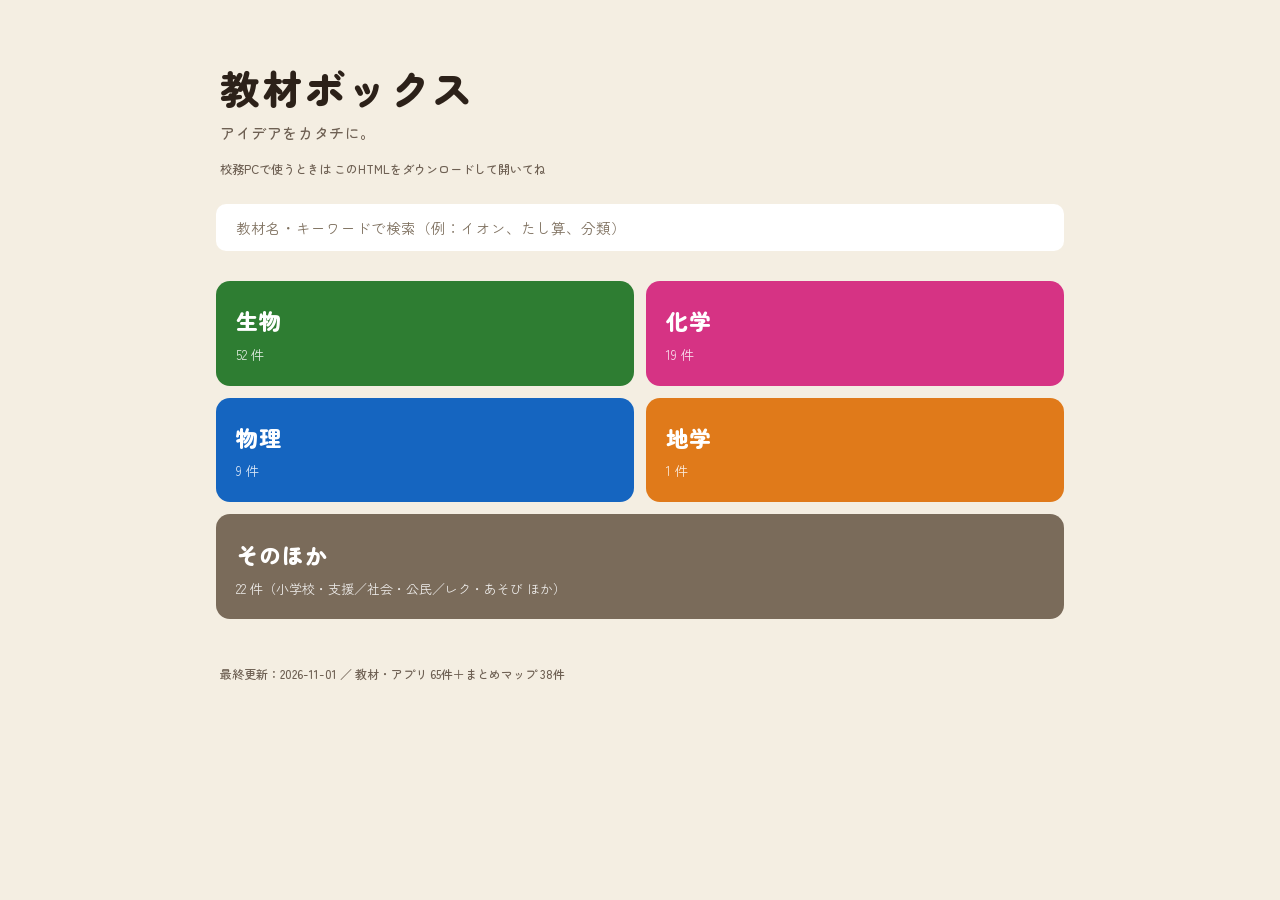
==== commit 83262f79: "まとめマップに カレーのゆくえ（完成図・クリック版）と植物が生きるルート を追加（2章の見出しを新設） Co-Authored-By: Claude Opus 5.5 <noreply@anthrop" ====
--- a/index.html
+++ b/index.html
@@ -243,7 +243,7 @@
  meta:"中2理科 P.128-135", href:"https://mararararai-mst.github.io/shouka-quest/", added:"2026-09-26"},
 
 {cat:"chu2", badge:"生物", icon:"🫀", title:"ドクドク心臓ポンプずかん（血液循環）",
- desc:"全身をめぐる血液→3Dの心臓→心臓の断面→循環の図→肺動脈のなぞ→弁のしくみ。赤血球と酸素の動きで肺循環と体循環を追う",
+ desc:"全身をめぐる血液→3Dの心臓→心臓の断面→循環の図→赤血球の旅→順番ならべ→肺動脈のなぞ→弁のしくみ。赤血球と酸素の動きで肺循環と体循環を追う",
  meta:"中2理科 P.136-141", href:"https://mararararai-mst.github.io/shinzo-lab/", added:"2026-09-26"},
 
 {cat:"chu2", badge:"生物", icon:"🧍", title:"人体たんけん3D",
@@ -524,6 +524,18 @@
 {cat:"maps", chapter:"bio2dig", badge:"生物", icon:"🩸", title:"吸収とそのゆくえ",
  words:"小腸 ／ ひだ ／ 柔毛 ／ ブドウ糖・アミノ酸 ／ 毛細血管 ／ 肝臓 ／ 脂肪酸・モノグリセリド ／ リンパ管 ／ 血管（静脈）／ 全身の細胞 ／ 水分 ／ 便",
  meta:"中2理科 P.135", href:"https://mararararai-mst.github.io/matome-maps/chu2-p135-kyuushuu-to-yukue.html", added:"2026-10-05"},
+
+{cat:"maps", chapter:"bio2dig", badge:"生物", icon:"🍛", title:"カレーのゆくえ（完成図）",
+ words:"炭水化物（デンプン） ／ タンパク質 ／ 脂肪 ／ 消化管 ／ 消化液 ／ 消化酵素 ／ 柔毛 ／ 毛細血管 ／ リンパ管 ／ 全身の細胞 ／ 便",
+ meta:"中2理科 P.128-135", href:"https://mararararai-mst.github.io/matome-maps/chu2-p128-135-curry-no-yukue.html", added:"2026-11-01"},
+
+{cat:"maps", chapter:"bio2dig", badge:"生物", icon:"🍛", title:"カレーのゆくえ（クリック版）",
+ words:"完成図と同じ42枚のカードを、クリックで1枚ずつ出す",
+ meta:"中2理科 P.128-135", href:"https://mararararai-mst.github.io/matome-maps/chu2-p128-135-curry-no-yukue-click.html", added:"2026-11-01"},
+
+{cat:"maps", chapter:"bio2plant", badge:"生物", icon:"🌳", title:"植物が生きるルート（完成図）",
+ words:"光 ／ 二酸化炭素 ／ 水 ／ 気孔 ／ 葉緑体 ／ 光合成 ／ デンプンなど ／ 道管 ／ 師管 ／ 維管束 ／ 根毛 ／ 蒸散 ／ 呼吸",
+ meta:"中2理科 P.106-125", href:"https://mararararai-mst.github.io/matome-maps/chu2-p106-125-shokubutsu-ga-ikiru-route.html", added:"2026-11-01"},
 
 {cat:"maps", chapter:"bio2dig", badge:"生物", icon:"🫁", title:"肺のつくりと肺呼吸",
  words:"気管 ／ 気管支 ／ 肺胞 ／ 毛細血管 ／ 酸素 ／ 二酸化炭素 ／ 肺呼吸 ／ 動脈血 ／ 静脈血 ／ 細胞の呼吸",
@@ -582,6 +594,7 @@
   animal:  {label:"中1 ／ 生物3章「動物の分類」",         pages:"P.46〜57"},
   chem2:   {label:"中2 ／ 化学1章「化学変化と原子・分子」", pages:"P.32〜"},
   bio2cell:{label:"中2 ／ 生物1章「生物と細胞」",         pages:"P.94〜103"},
+  bio2plant:{label:"中2 ／ 生物2章「植物の体のつくりと働き」", pages:"P.106〜125"},
   bio2dig: {label:"中2 ／ 生物3章「動物の体のつくりと働き」", pages:"P.132〜142"}
 };
 
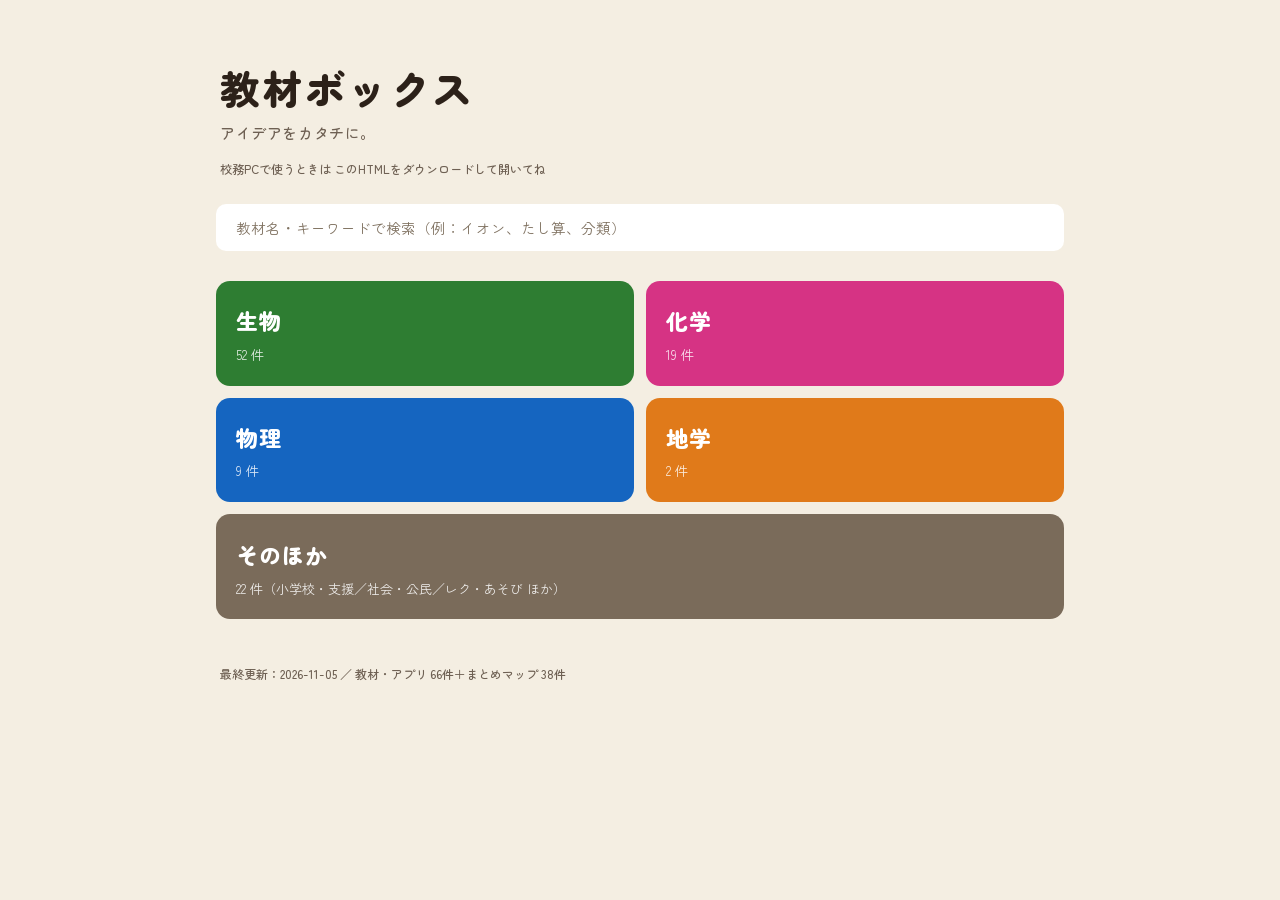
==== commit 926b9188: "中3地学に「太陽はどう動いている？！ 透明半球シミュレーション」を追加 Co-Authored-By: Claude Opus 5.5 <noreply@anthropic.com>" ====
--- a/index.html
+++ b/index.html
@@ -311,6 +311,10 @@
  desc:"動かせるのは環境だけ。世代を進めて、水中から陸上へ集団が変わっていくようすを確かめる",
  meta:"中3理科 P.108-117", href:"https://mararararai-mst.github.io/jouriku-lab/", added:"2026-09-26"},
 
+{cat:"chu3", badge:"地学", icon:"☀️", title:"太陽はどう動いている？！ 透明半球シミュレーション",
+ desc:"ペン先のかげを中心に重ねて１時間ごとに点を打つ。南中高度・日の出日の入りの時刻を入試の例題で解説",
+ meta:"中3理科 P.198-201", href:"https://mararararai-mst.github.io/taiyo-hankyu-3d/", added:"2026-11-05"},
+
 {cat:"chu3", badge:"地学", icon:"🌙", title:"月の満ち欠けシミュ3D",
  desc:"宇宙から見た図と地球から見た図が同時に動く。月の位置と見える形の対応をつかむ",
  meta:"中3理科 P.220-223", href:"https://mararararai-mst.github.io/tsuki-michikake/", added:"2026-09-26"},
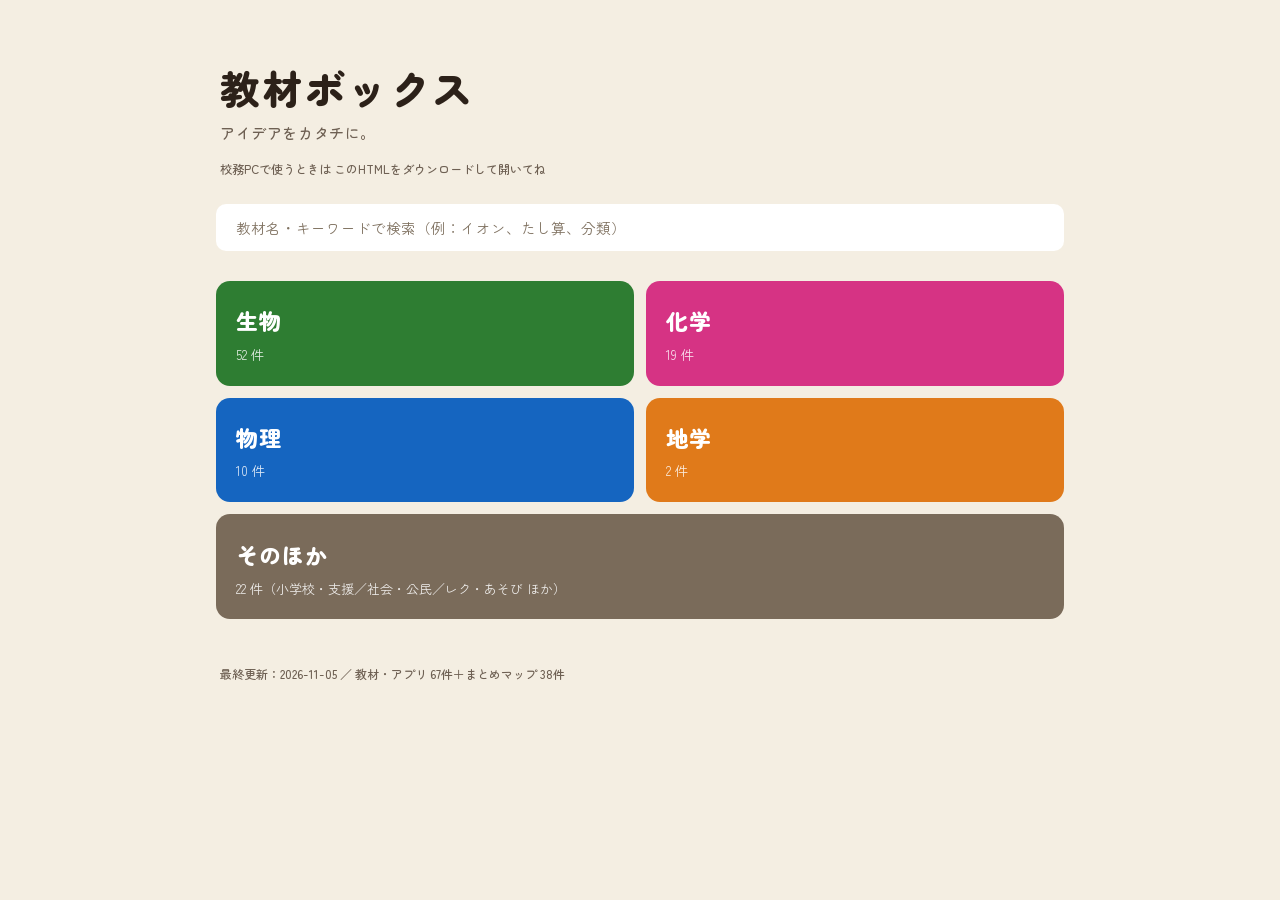
==== commit b0173533: "カード追加：光の反射・屈折ラボ（2D・3D） Co-Authored-By: Claude Opus 5.5 <noreply@anthropic.com>" ====
--- a/index.html
+++ b/index.html
@@ -174,6 +174,10 @@
  desc:"プリントの鏡の問題を、同じ向き・同じ方眼で動かせる。見える範囲・光の道すじ・像から、文字の向き（3D）・全身鏡まで",
  meta:"中1理科 P.144-147", href:"https://mararararai-mst.github.io/kagami-mondai-lab/", added:"2026-10-27"},
 
+{cat:"chu1", badge:"物理", icon:"🔦", title:"光の反射・屈折ラボ（2D・3D）",
+ desc:"光源装置をつかんで動かすと、屈折から全反射に切りかわる。3Dでは水そうの中から水面を見上げたり、光の粒が見える超拡大も",
+ meta:"中1理科 P.144-151", href:"https://mararararai-mst.github.io/hikari-hansha-kussetsu-lab/", added:"2026-11-05"},
+
 {cat:"chu1", badge:"化学", icon:"🫧", title:"気体ラボ",
  desc:"薬品の組み合わせで気体をつくり、集め方を選ぶ。6つのテストで正体をあばくモードと気体ずかんつき",
  meta:"中1理科 P.92-101", href:"https://mararararai-mst.github.io/gas-lab/", added:"2026-09-26"},
